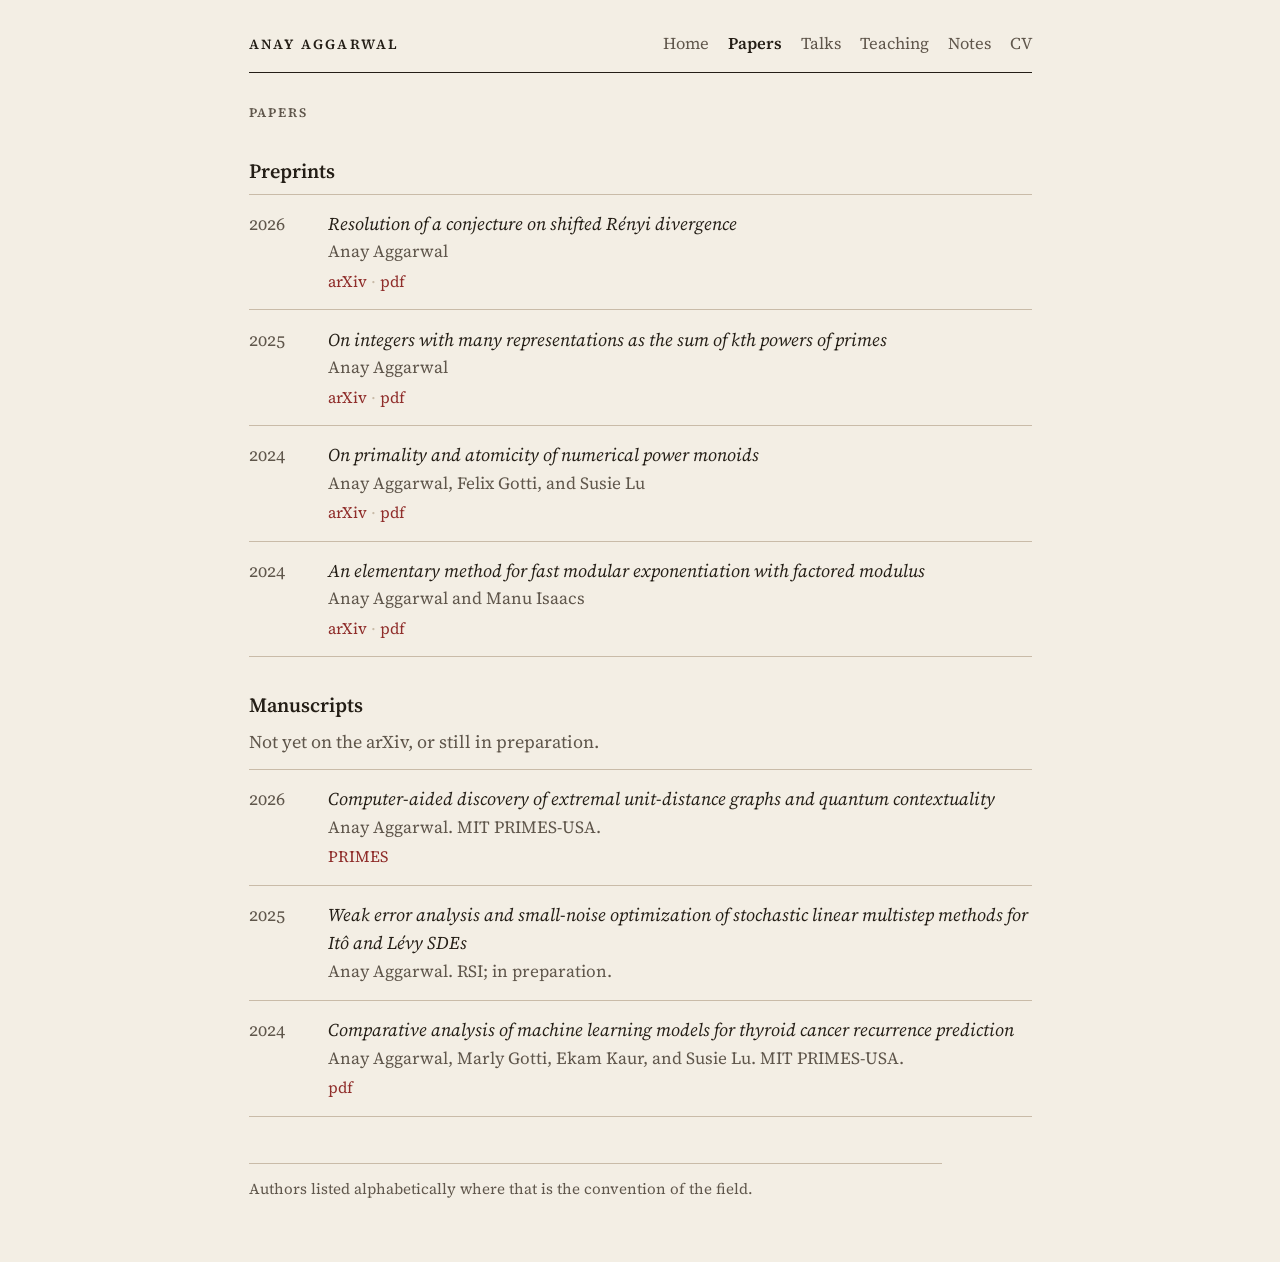
==== papers.html @ 8b525f46 "Add a simple academic homepage with papers, talks, teaching, notes, and CV. Co-authored-by: Cursor <" ====
<!DOCTYPE html>
<html lang="en">
<head>
  <meta charset="utf-8">
  <meta name="viewport" content="width=device-width, initial-scale=1">
  <title>Papers · Anay Aggarwal</title>
  <meta name="description" content="Papers and manuscripts by Anay Aggarwal.">
  <link rel="icon" href="assets/favicon.svg" type="image/svg+xml">
  <link rel="preconnect" href="https://fonts.googleapis.com">
  <link rel="preconnect" href="https://fonts.gstatic.com" crossorigin>
  <link href="https://fonts.googleapis.com/css2?family=Source+Serif+4:ital,opsz,wght@0,8..60,400;0,8..60,600;1,8..60,400;1,8..60,600&display=swap" rel="stylesheet">
  <link rel="stylesheet" href="css/site.css">
</head>
<body>
  <div class="wrap">
    <header class="site-header">
      <a class="wordmark" href="index.html">Anay Aggarwal</a>
      <ul class="nav">
        <li><a href="index.html">Home</a></li>
        <li><a href="papers.html" aria-current="page">Papers</a></li>
        <li><a href="talks.html">Talks</a></li>
        <li><a href="teaching.html">Teaching</a></li>
        <li><a href="notes.html">Notes</a></li>
        <li><a href="cv.html">CV</a></li>
      </ul>
    </header>

    <main>
      <h1 class="page-title">Papers</h1>

      <section class="group">
        <h2>Preprints</h2>
        <article class="paper">
          <div class="year">2026</div>
          <div>
            <div class="title">Resolution of a conjecture on shifted Rényi divergence</div>
            <div class="meta">Anay Aggarwal</div>
            <div class="actions">
              <a href="https://arxiv.org/abs/2608.07842">arXiv</a>
              <a href="https://arxiv.org/pdf/2608.07842">pdf</a>
            </div>
          </div>
        </article>
        <article class="paper">
          <div class="year">2025</div>
          <div>
            <div class="title">On integers with many representations as the sum of <i>k</i>th powers of primes</div>
            <div class="meta">Anay Aggarwal</div>
            <div class="actions">
              <a href="https://arxiv.org/abs/2509.11558">arXiv</a>
              <a href="https://arxiv.org/pdf/2509.11558">pdf</a>
            </div>
          </div>
        </article>
        <article class="paper">
          <div class="year">2024</div>
          <div>
            <div class="title">On primality and atomicity of numerical power monoids</div>
            <div class="meta">Anay Aggarwal, Felix Gotti, and Susie Lu</div>
            <div class="actions">
              <a href="https://arxiv.org/abs/2412.05857">arXiv</a>
              <a href="https://arxiv.org/pdf/2412.05857">pdf</a>
            </div>
          </div>
        </article>
        <article class="paper">
          <div class="year">2024</div>
          <div>
            <div class="title">An elementary method for fast modular exponentiation with factored modulus</div>
            <div class="meta">Anay Aggarwal and Manu Isaacs</div>
            <div class="actions">
              <a href="https://arxiv.org/abs/2401.10497">arXiv</a>
              <a href="https://arxiv.org/pdf/2401.10497">pdf</a>
            </div>
          </div>
        </article>
      </section>

      <section class="group">
        <h2>Manuscripts</h2>
        <p>Not yet on the arXiv, or still in preparation.</p>
        <article class="paper">
          <div class="year">2026</div>
          <div>
            <div class="title">Computer-aided discovery of extremal unit-distance graphs and quantum contextuality</div>
            <div class="meta">Anay Aggarwal. MIT PRIMES-USA.</div>
            <div class="actions">
              <a href="https://math.mit.edu/research/highschool/primes/papers.html">PRIMES</a>
            </div>
          </div>
        </article>
        <article class="paper">
          <div class="year">2025</div>
          <div>
            <div class="title">Weak error analysis and small-noise optimization of stochastic linear multistep methods for Itô and Lévy SDEs</div>
            <div class="meta">Anay Aggarwal. RSI; in preparation.</div>
          </div>
        </article>
        <article class="paper">
          <div class="year">2024</div>
          <div>
            <div class="title">Comparative analysis of machine learning models for thyroid cancer recurrence prediction</div>
            <div class="meta">Anay Aggarwal, Marly Gotti, Ekam Kaur, and Susie Lu. MIT PRIMES-USA.</div>
            <div class="actions">
              <a href="https://math.mit.edu/research/highschool/primes/materials/2024/Aggarwal-Gotti-Kaur-Lu.pdf">pdf</a>
            </div>
          </div>
        </article>
      </section>
    </main>

    <footer class="site-footer">
      Authors listed alphabetically where that is the convention of the field.
    </footer>
  </div>
</body>
</html>
---- css/site.css ----
:root {
  --paper: #f3eee4;
  --ink: #241e16;
  --muted: #5f564b;
  --rule: #c9bba8;
  --accent: #8f2d2a;
  --accent-ink: #6e1f1d;
  --photo: #d8cfc0;
  --page: 43.5rem;
  --measure: 38.5rem;
}

*,
*::before,
*::after {
  box-sizing: border-box;
}

html {
  font-size: 18px;
  background: var(--paper);
  color: var(--ink);
}

body {
  margin: 0;
  font-family: "Source Serif 4", "Iowan Old Style", Palatino, "Palatino Linotype", "Times New Roman", serif;
  font-optical-sizing: auto;
  font-weight: 400;
  line-height: 1.58;
  text-rendering: optimizeLegibility;
  -webkit-font-smoothing: antialiased;
}

::selection {
  background: #e4cfc0;
  color: var(--ink);
}

a {
  color: var(--accent);
  text-decoration-thickness: 1px;
  text-underline-offset: 0.18em;
}

a:hover {
  color: var(--accent-ink);
}

a:focus-visible {
  outline: 1px solid var(--accent);
  outline-offset: 3px;
}

.wrap {
  width: min(var(--page), calc(100% - 2.4rem));
  margin: 0 auto;
  padding: 1.7rem 0 3.4rem;
}

.site-header {
  display: flex;
  justify-content: space-between;
  align-items: baseline;
  gap: 1.2rem 2rem;
  flex-wrap: wrap;
  padding-bottom: 0.85rem;
  border-bottom: 1px solid var(--ink);
}

.wordmark {
  font-size: 0.78rem;
  letter-spacing: 0.16em;
  text-transform: uppercase;
  font-weight: 600;
  color: var(--ink);
  text-decoration: none;
}

.wordmark:hover {
  color: var(--ink);
}

.nav {
  display: flex;
  flex-wrap: wrap;
  gap: 0.15rem 1.05rem;
  margin: 0;
  padding: 0;
  list-style: none;
  font-size: 0.92rem;
}

.nav a {
  text-decoration: none;
  color: var(--muted);
}

.nav a:hover {
  color: var(--accent);
  text-decoration: underline;
  text-decoration-thickness: 1px;
  text-underline-offset: 0.22em;
}

.nav a[aria-current="page"] {
  color: var(--ink);
  font-weight: 600;
  text-decoration: none;
  cursor: default;
}

main {
  padding-top: 1.65rem;
}

.lede {
  display: grid;
  grid-template-columns: 10.4rem minmax(0, 1fr);
  gap: 0 1.7rem;
  align-items: start;
  max-width: var(--measure);
}

.portrait {
  margin: 0.15rem 0 0;
}

.portrait img {
  display: block;
  width: 100%;
  height: auto;
  background: var(--photo);
}

.identity h1 {
  margin: 0;
  font-size: 2.05rem;
  font-weight: 600;
  letter-spacing: -0.018em;
  line-height: 1.12;
}

.affiliation {
  margin: 0.45rem 0 0;
  color: var(--muted);
  line-height: 1.45;
}

.links {
  margin: 0.85rem 0 0;
  padding: 0;
  list-style: none;
  font-size: 0.92rem;
}

.links li {
  display: inline;
}

.links li:not(:last-child)::after {
  content: " · ";
  color: var(--rule);
}

.prose {
  max-width: var(--measure);
  margin-top: 1.55rem;
}

.prose p {
  margin: 0 0 1em;
}

.prose p:last-child {
  margin-bottom: 0;
}

.now {
  max-width: var(--measure);
  margin-top: 1.7rem;
  padding: 0.15rem 0 0.15rem 0.95rem;
  border-left: 2px solid var(--accent);
}

.now h2,
.news h2,
.page-title {
  margin: 0 0 0.45rem;
  font-size: 0.72rem;
  font-weight: 600;
  letter-spacing: 0.14em;
  text-transform: uppercase;
  color: var(--muted);
}

.page-title {
  margin-bottom: 1.15rem;
}

.now p {
  margin: 0;
}

.news {
  max-width: var(--measure);
  margin-top: 2.1rem;
}

.news-list,
.cv-list,
.talk-list,
.note-list {
  margin: 0;
  padding: 0;
  list-style: none;
}

.dated {
  display: grid;
  grid-template-columns: 4.6rem minmax(0, 1fr);
  gap: 0.2rem 0.95rem;
  padding: 0.42rem 0;
  border-top: 1px solid var(--rule);
}

.dated:last-child {
  border-bottom: 1px solid var(--rule);
}

.dated .when {
  font-variant-numeric: oldstyle-nums;
  color: var(--muted);
  font-size: 0.92rem;
}

.paper {
  display: grid;
  grid-template-columns: 3.4rem minmax(0, 1fr);
  gap: 0.15rem 1rem;
  padding: 0.85rem 0;
  border-top: 1px solid var(--rule);
}

.paper:last-of-type {
  border-bottom: 1px solid var(--rule);
}

.paper .year {
  font-variant-numeric: oldstyle-nums;
  color: var(--muted);
}

.paper .title {
  font-style: italic;
}

.paper .meta,
.talk .venue,
.note .meta {
  color: var(--muted);
  font-size: 0.95rem;
}

.paper .actions {
  margin: 0.2rem 0 0;
  font-size: 0.88rem;
}

.paper .actions a {
  text-decoration: none;
}

.paper .actions a:hover {
  text-decoration: underline;
}

.paper .actions a + a::before {
  content: " · ";
  color: var(--rule);
  text-decoration: none;
}

.group {
  margin-top: 1.8rem;
}

.group h2 {
  margin: 0 0 0.35rem;
  font-size: 1.12rem;
  font-weight: 600;
}

.group > p,
.quiet {
  margin: 0 0 0.7rem;
  color: var(--muted);
}

.talk,
.note {
  padding: 0.75rem 0;
  border-top: 1px solid var(--rule);
}

.talk:last-child,
.note:last-child {
  border-bottom: 1px solid var(--rule);
}

.talk .title,
.note .title {
  font-style: italic;
}

.teaching h2 {
  margin: 1.5rem 0 0.35rem;
  font-size: 1.12rem;
  font-weight: 600;
}

.teaching h2:first-child {
  margin-top: 0;
}

.teaching p {
  margin: 0 0 0.85rem;
  max-width: var(--measure);
}

.cv-block {
  margin-top: 1.55rem;
}

.cv-block h2 {
  margin: 0 0 0.4rem;
  font-size: 0.72rem;
  font-weight: 600;
  letter-spacing: 0.14em;
  text-transform: uppercase;
  color: var(--muted);
  padding-bottom: 0.3rem;
  border-bottom: 1px solid var(--ink);
}

.cv-list li {
  display: grid;
  grid-template-columns: 5.4rem minmax(0, 1fr);
  gap: 0.15rem 1rem;
  padding: 0.38rem 0;
}

.cv-list .when {
  font-variant-numeric: oldstyle-nums;
  color: var(--muted);
}

.site-footer {
  max-width: var(--measure);
  margin-top: 2.6rem;
  padding-top: 0.7rem;
  border-top: 1px solid var(--rule);
  color: var(--muted);
  font-size: 0.84rem;
}

@media (max-width: 640px) {
  html {
    font-size: 17px;
  }

  .lede {
    grid-template-columns: 1fr;
    gap: 1rem;
  }

  .portrait {
    width: 8.6rem;
  }

  .identity h1 {
    font-size: 1.75rem;
  }

  .dated,
  .paper,
  .cv-list li {
    grid-template-columns: 1fr;
    gap: 0.1rem;
  }
}

@media print {
  html {
    background: #fff;
    font-size: 12pt;
  }

  .wrap {
    width: auto;
    margin: 0;
    padding: 0;
  }

  .site-header,
  .site-footer,
  .portrait {
    break-inside: avoid;
  }

  a {
    color: inherit;
    text-decoration: none;
  }

  a[href^="http"]::after {
    content: " (" attr(href) ")";
    font-size: 0.8em;
    color: #444;
  }
}
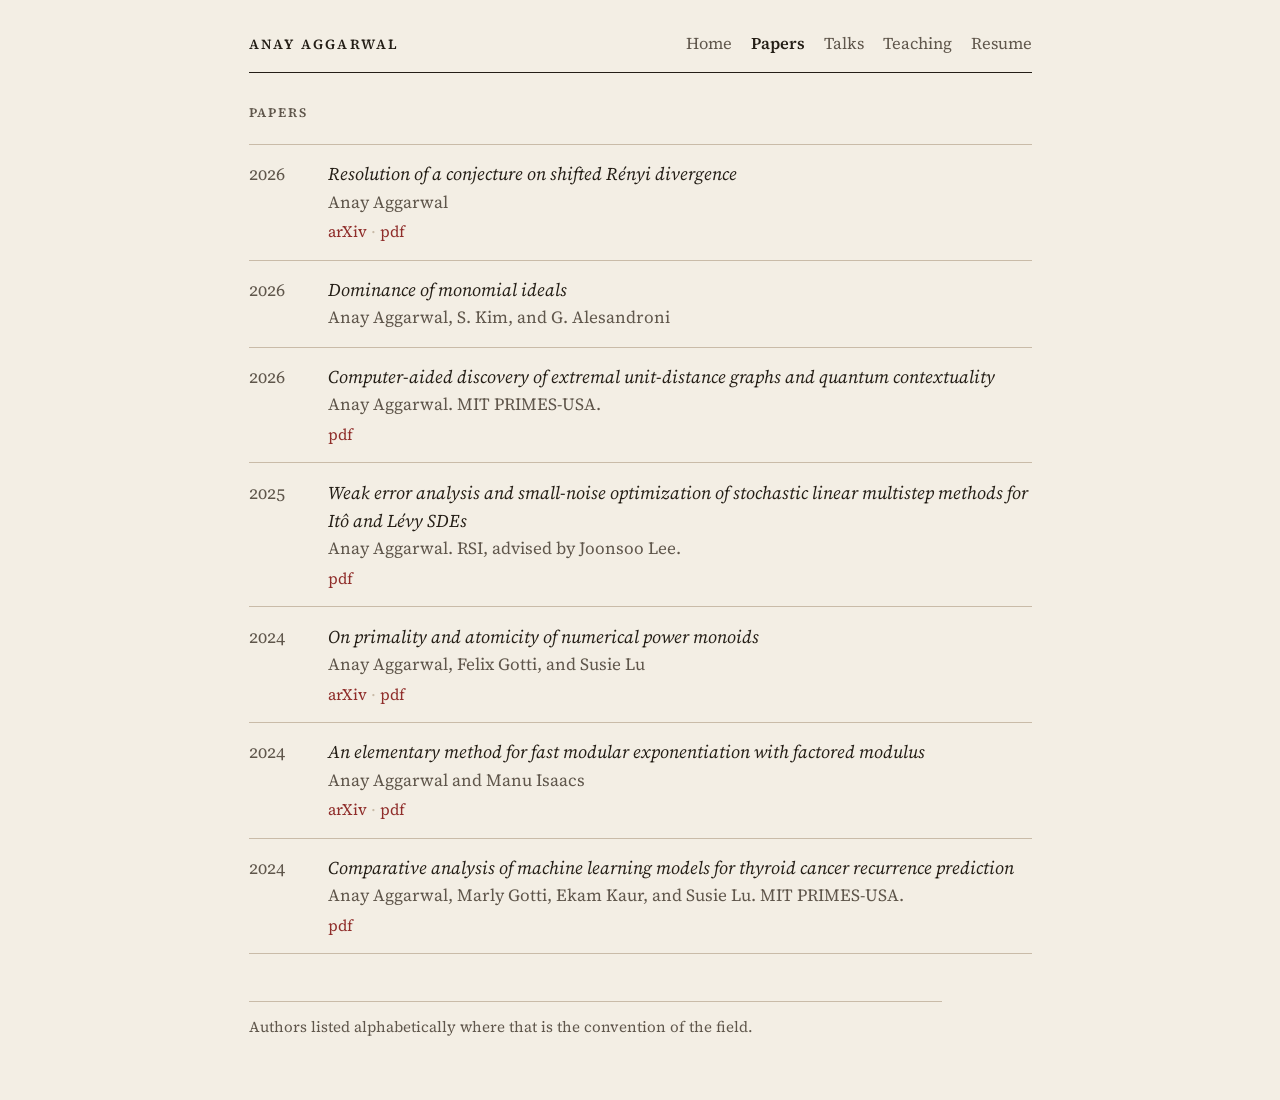
==== commit e35fa072: "Academic homepage" ====
--- a/papers.html
+++ b/papers.html
@@ -4,7 +4,7 @@
   <meta charset="utf-8">
   <meta name="viewport" content="width=device-width, initial-scale=1">
   <title>Papers · Anay Aggarwal</title>
-  <meta name="description" content="Papers and manuscripts by Anay Aggarwal.">
+  <meta name="description" content="Papers by Anay Aggarwal.">
   <link rel="icon" href="assets/favicon.svg" type="image/svg+xml">
   <link rel="preconnect" href="https://fonts.googleapis.com">
   <link rel="preconnect" href="https://fonts.gstatic.com" crossorigin>
@@ -20,93 +20,83 @@
         <li><a href="papers.html" aria-current="page">Papers</a></li>
         <li><a href="talks.html">Talks</a></li>
         <li><a href="teaching.html">Teaching</a></li>
-        <li><a href="notes.html">Notes</a></li>
-        <li><a href="cv.html">CV</a></li>
+        <li><a href="assets/resume.pdf">Resume</a></li>
       </ul>
     </header>
 
     <main>
       <h1 class="page-title">Papers</h1>
 
-      <section class="group">
-        <h2>Preprints</h2>
-        <article class="paper">
-          <div class="year">2026</div>
-          <div>
-            <div class="title">Resolution of a conjecture on shifted Rényi divergence</div>
-            <div class="meta">Anay Aggarwal</div>
+      <article class="paper">
+        <div class="year">2026</div>
+        <div>
+          <div class="title">Resolution of a conjecture on shifted Rényi divergence</div>
+          <div class="meta">Anay Aggarwal</div>
+          <div class="actions">
+            <a href="https://arxiv.org/abs/2608.07842">arXiv</a>
+            <a href="https://arxiv.org/pdf/2608.07842">pdf</a>
+          </div>
+        </div>
+      </article>
+      <article class="paper">
+        <div class="year">2026</div>
+        <div>
+          <div class="title">Dominance of monomial ideals</div>
+          <div class="meta">Anay Aggarwal, S. Kim, and G. Alesandroni</div>
+        </div>
+      </article>
+      <article class="paper">
+        <div class="year">2026</div>
+        <div>
+          <div class="title">Computer-aided discovery of extremal unit-distance graphs and quantum contextuality</div>
+          <div class="meta">Anay Aggarwal. MIT PRIMES-USA.</div>
             <div class="actions">
-              <a href="https://arxiv.org/abs/2608.07842">arXiv</a>
-              <a href="https://arxiv.org/pdf/2608.07842">pdf</a>
+              <a href="https://math.mit.edu/research/highschool/primes/materials/2025/Aggarwal.pdf">pdf</a>
             </div>
+        </div>
+      </article>
+      <article class="paper">
+        <div class="year">2025</div>
+        <div>
+          <div class="title">Weak error analysis and small-noise optimization of stochastic linear multistep methods for Itô and Lévy SDEs</div>
+          <div class="meta">Anay Aggarwal. RSI, advised by Joonsoo Lee.</div>
+          <div class="actions">
+            <a href="assets/RSI_2025_Paper_v2-5.pdf">pdf</a>
           </div>
-        </article>
-        <article class="paper">
-          <div class="year">2025</div>
-          <div>
-            <div class="title">On integers with many representations as the sum of <i>k</i>th powers of primes</div>
-            <div class="meta">Anay Aggarwal</div>
-            <div class="actions">
-              <a href="https://arxiv.org/abs/2509.11558">arXiv</a>
-              <a href="https://arxiv.org/pdf/2509.11558">pdf</a>
-            </div>
+        </div>
+      </article>
+      <article class="paper">
+        <div class="year">2024</div>
+        <div>
+          <div class="title">On primality and atomicity of numerical power monoids</div>
+          <div class="meta">Anay Aggarwal, Felix Gotti, and Susie Lu</div>
+          <div class="actions">
+            <a href="https://arxiv.org/abs/2412.05857">arXiv</a>
+            <a href="https://arxiv.org/pdf/2412.05857">pdf</a>
           </div>
-        </article>
-        <article class="paper">
-          <div class="year">2024</div>
-          <div>
-            <div class="title">On primality and atomicity of numerical power monoids</div>
-            <div class="meta">Anay Aggarwal, Felix Gotti, and Susie Lu</div>
-            <div class="actions">
-              <a href="https://arxiv.org/abs/2412.05857">arXiv</a>
-              <a href="https://arxiv.org/pdf/2412.05857">pdf</a>
-            </div>
+        </div>
+      </article>
+      <article class="paper">
+        <div class="year">2024</div>
+        <div>
+          <div class="title">An elementary method for fast modular exponentiation with factored modulus</div>
+          <div class="meta">Anay Aggarwal and Manu Isaacs</div>
+          <div class="actions">
+            <a href="https://arxiv.org/abs/2401.10497">arXiv</a>
+            <a href="https://arxiv.org/pdf/2401.10497">pdf</a>
           </div>
-        </article>
-        <article class="paper">
-          <div class="year">2024</div>
-          <div>
-            <div class="title">An elementary method for fast modular exponentiation with factored modulus</div>
-            <div class="meta">Anay Aggarwal and Manu Isaacs</div>
-            <div class="actions">
-              <a href="https://arxiv.org/abs/2401.10497">arXiv</a>
-              <a href="https://arxiv.org/pdf/2401.10497">pdf</a>
-            </div>
+        </div>
+      </article>
+      <article class="paper">
+        <div class="year">2024</div>
+        <div>
+          <div class="title">Comparative analysis of machine learning models for thyroid cancer recurrence prediction</div>
+          <div class="meta">Anay Aggarwal, Marly Gotti, Ekam Kaur, and Susie Lu. MIT PRIMES-USA.</div>
+          <div class="actions">
+            <a href="https://math.mit.edu/research/highschool/primes/materials/2024/Aggarwal-Gotti-Kaur-Lu.pdf">pdf</a>
           </div>
-        </article>
-      </section>
-
-      <section class="group">
-        <h2>Manuscripts</h2>
-        <p>Not yet on the arXiv, or still in preparation.</p>
-        <article class="paper">
-          <div class="year">2026</div>
-          <div>
-            <div class="title">Computer-aided discovery of extremal unit-distance graphs and quantum contextuality</div>
-            <div class="meta">Anay Aggarwal. MIT PRIMES-USA.</div>
-            <div class="actions">
-              <a href="https://math.mit.edu/research/highschool/primes/papers.html">PRIMES</a>
-            </div>
-          </div>
-        </article>
-        <article class="paper">
-          <div class="year">2025</div>
-          <div>
-            <div class="title">Weak error analysis and small-noise optimization of stochastic linear multistep methods for Itô and Lévy SDEs</div>
-            <div class="meta">Anay Aggarwal. RSI; in preparation.</div>
-          </div>
-        </article>
-        <article class="paper">
-          <div class="year">2024</div>
-          <div>
-            <div class="title">Comparative analysis of machine learning models for thyroid cancer recurrence prediction</div>
-            <div class="meta">Anay Aggarwal, Marly Gotti, Ekam Kaur, and Susie Lu. MIT PRIMES-USA.</div>
-            <div class="actions">
-              <a href="https://math.mit.edu/research/highschool/primes/materials/2024/Aggarwal-Gotti-Kaur-Lu.pdf">pdf</a>
-            </div>
-          </div>
-        </article>
-      </section>
+        </div>
+      </article>
     </main>
 
     <footer class="site-footer">
--- a/css/site.css
+++ b/css/site.css
@@ -130,6 +130,9 @@
   display: block;
   width: 100%;
   height: auto;
+  aspect-ratio: 3 / 4;
+  object-fit: cover;
+  object-position: center 12%;
   background: var(--photo);
 }
 
@@ -184,7 +187,6 @@
 }
 
 .now h2,
-.news h2,
 .page-title {
   margin: 0 0 0.45rem;
   font-size: 0.72rem;
@@ -200,38 +202,6 @@
 
 .now p {
   margin: 0;
-}
-
-.news {
-  max-width: var(--measure);
-  margin-top: 2.1rem;
-}
-
-.news-list,
-.cv-list,
-.talk-list,
-.note-list {
-  margin: 0;
-  padding: 0;
-  list-style: none;
-}
-
-.dated {
-  display: grid;
-  grid-template-columns: 4.6rem minmax(0, 1fr);
-  gap: 0.2rem 0.95rem;
-  padding: 0.42rem 0;
-  border-top: 1px solid var(--rule);
-}
-
-.dated:last-child {
-  border-bottom: 1px solid var(--rule);
-}
-
-.dated .when {
-  font-variant-numeric: oldstyle-nums;
-  color: var(--muted);
-  font-size: 0.92rem;
 }
 
 .paper {
@@ -256,26 +226,25 @@
 }
 
 .paper .meta,
-.talk .venue,
-.note .meta {
+.talk .venue {
   color: var(--muted);
   font-size: 0.95rem;
 }
 
-.paper .actions {
+.actions {
   margin: 0.2rem 0 0;
   font-size: 0.88rem;
 }
 
-.paper .actions a {
-  text-decoration: none;
-}
-
-.paper .actions a:hover {
+.actions a {
+  text-decoration: none;
+}
+
+.actions a:hover {
   text-decoration: underline;
 }
 
-.paper .actions a + a::before {
+.actions a + a::before {
   content: " · ";
   color: var(--rule);
   text-decoration: none;
@@ -297,19 +266,16 @@
   color: var(--muted);
 }
 
-.talk,
-.note {
+.talk {
   padding: 0.75rem 0;
   border-top: 1px solid var(--rule);
 }
 
-.talk:last-child,
-.note:last-child {
+.talk:last-child {
   border-bottom: 1px solid var(--rule);
 }
 
-.talk .title,
-.note .title {
+.talk .title {
   font-style: italic;
 }
 
@@ -319,40 +285,13 @@
   font-weight: 600;
 }
 
-.teaching h2:first-child {
+.teaching h2:first-of-type {
   margin-top: 0;
 }
 
 .teaching p {
   margin: 0 0 0.85rem;
   max-width: var(--measure);
-}
-
-.cv-block {
-  margin-top: 1.55rem;
-}
-
-.cv-block h2 {
-  margin: 0 0 0.4rem;
-  font-size: 0.72rem;
-  font-weight: 600;
-  letter-spacing: 0.14em;
-  text-transform: uppercase;
-  color: var(--muted);
-  padding-bottom: 0.3rem;
-  border-bottom: 1px solid var(--ink);
-}
-
-.cv-list li {
-  display: grid;
-  grid-template-columns: 5.4rem minmax(0, 1fr);
-  gap: 0.15rem 1rem;
-  padding: 0.38rem 0;
-}
-
-.cv-list .when {
-  font-variant-numeric: oldstyle-nums;
-  color: var(--muted);
 }
 
 .site-footer {
@@ -382,9 +321,7 @@
     font-size: 1.75rem;
   }
 
-  .dated,
-  .paper,
-  .cv-list li {
+  .paper {
     grid-template-columns: 1fr;
     gap: 0.1rem;
   }
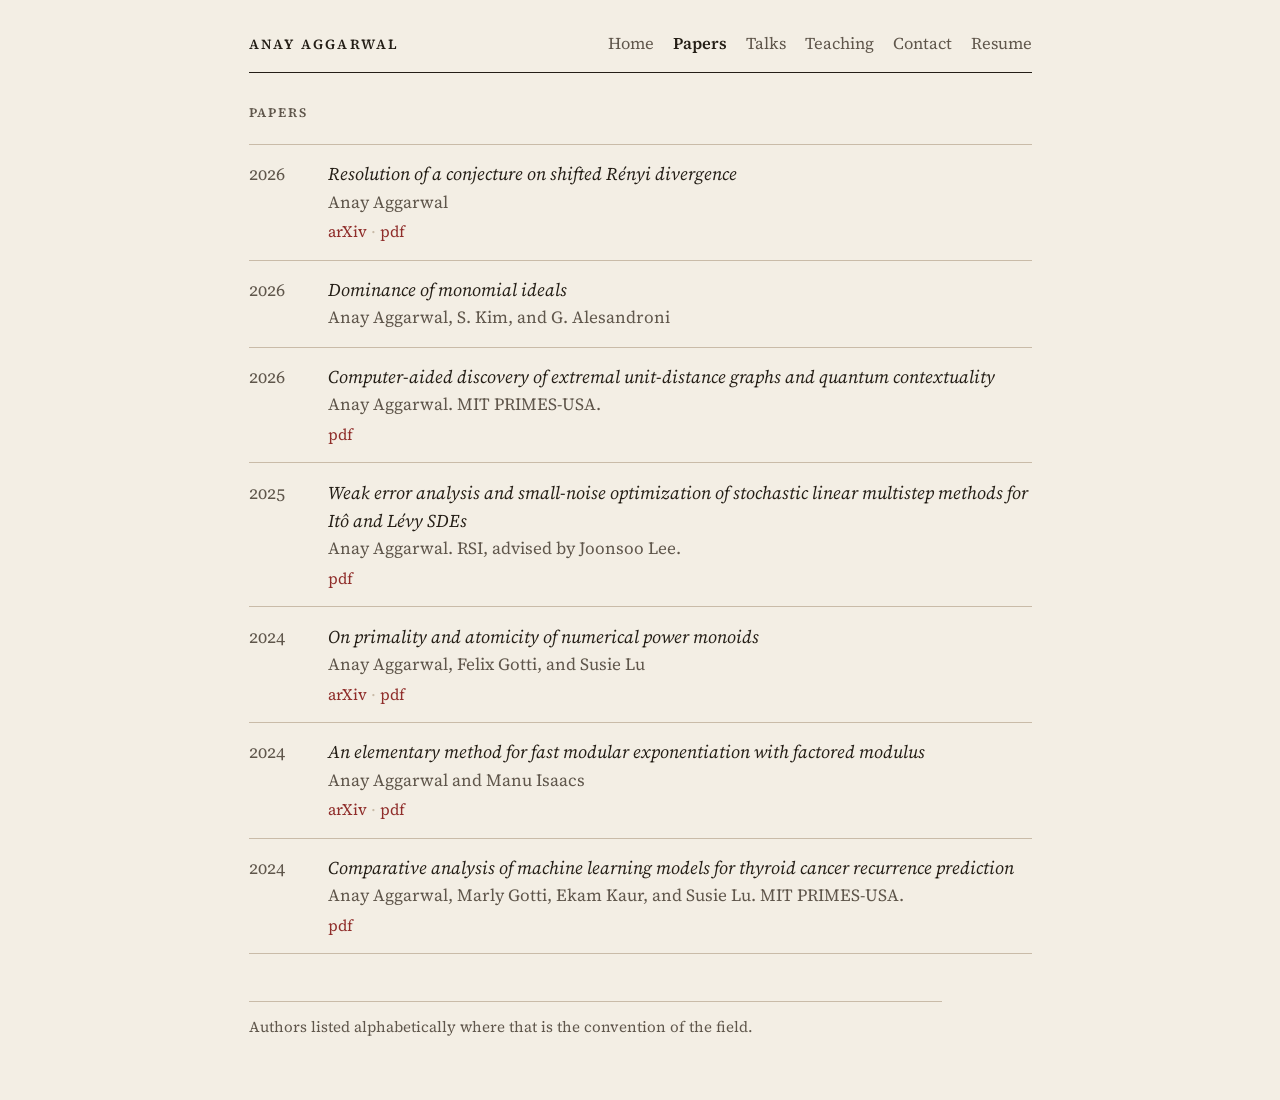
==== commit d5162254: "Add a contact section with obfuscated email, GitHub, and LinkedIn. Co-authored-by: Cursor <cursorage" ====
--- a/papers.html
+++ b/papers.html
@@ -20,6 +20,7 @@
         <li><a href="papers.html" aria-current="page">Papers</a></li>
         <li><a href="talks.html">Talks</a></li>
         <li><a href="teaching.html">Teaching</a></li>
+        <li><a href="index.html#contact">Contact</a></li>
         <li><a href="assets/resume.pdf">Resume</a></li>
       </ul>
     </header>
--- a/css/site.css
+++ b/css/site.css
@@ -187,6 +187,7 @@
 }
 
 .now h2,
+.contact h2,
 .page-title {
   margin: 0 0 0.45rem;
   font-size: 0.72rem;
@@ -202,6 +203,15 @@
 
 .now p {
   margin: 0;
+}
+
+.contact {
+  max-width: var(--measure);
+  margin-top: 2.1rem;
+}
+
+.contact p {
+  margin: 0 0 0.4rem;
 }
 
 .paper {
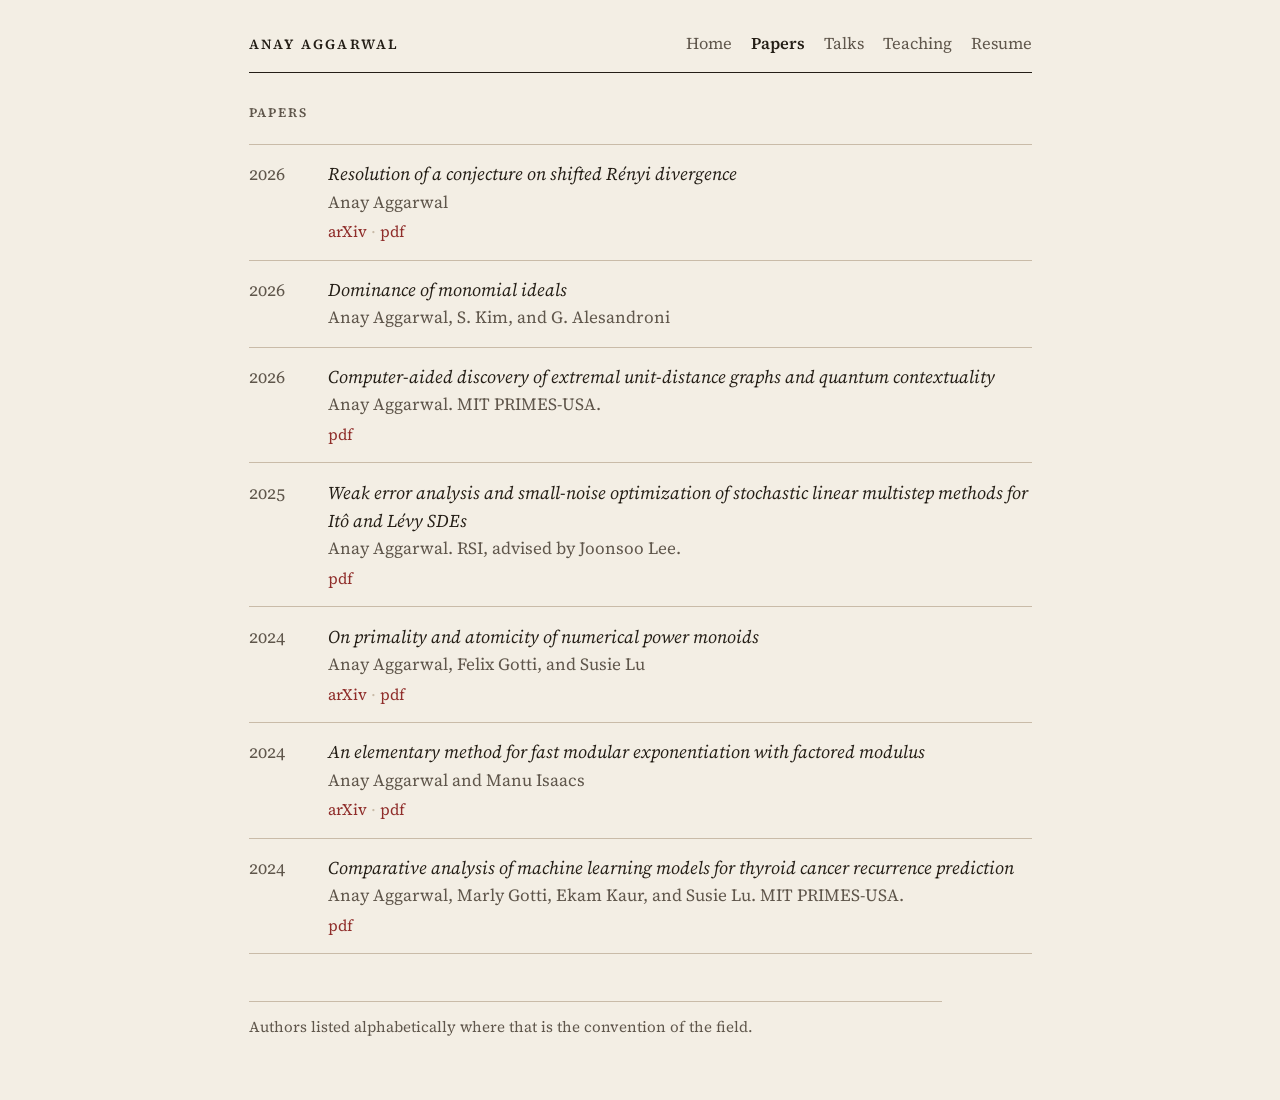
==== commit 56a85ff8: "Move contact into the homepage byline and drop the Contact nav item. Co-authored-by: Cursor <cursora" ====
--- a/papers.html
+++ b/papers.html
@@ -20,7 +20,6 @@
         <li><a href="papers.html" aria-current="page">Papers</a></li>
         <li><a href="talks.html">Talks</a></li>
         <li><a href="teaching.html">Teaching</a></li>
-        <li><a href="index.html#contact">Contact</a></li>
         <li><a href="assets/resume.pdf">Resume</a></li>
       </ul>
     </header>
--- a/css/site.css
+++ b/css/site.css
@@ -187,7 +187,6 @@
 }
 
 .now h2,
-.contact h2,
 .page-title {
   margin: 0 0 0.45rem;
   font-size: 0.72rem;
@@ -203,15 +202,6 @@
 
 .now p {
   margin: 0;
-}
-
-.contact {
-  max-width: var(--measure);
-  margin-top: 2.1rem;
-}
-
-.contact p {
-  margin: 0 0 0.4rem;
 }
 
 .paper {
